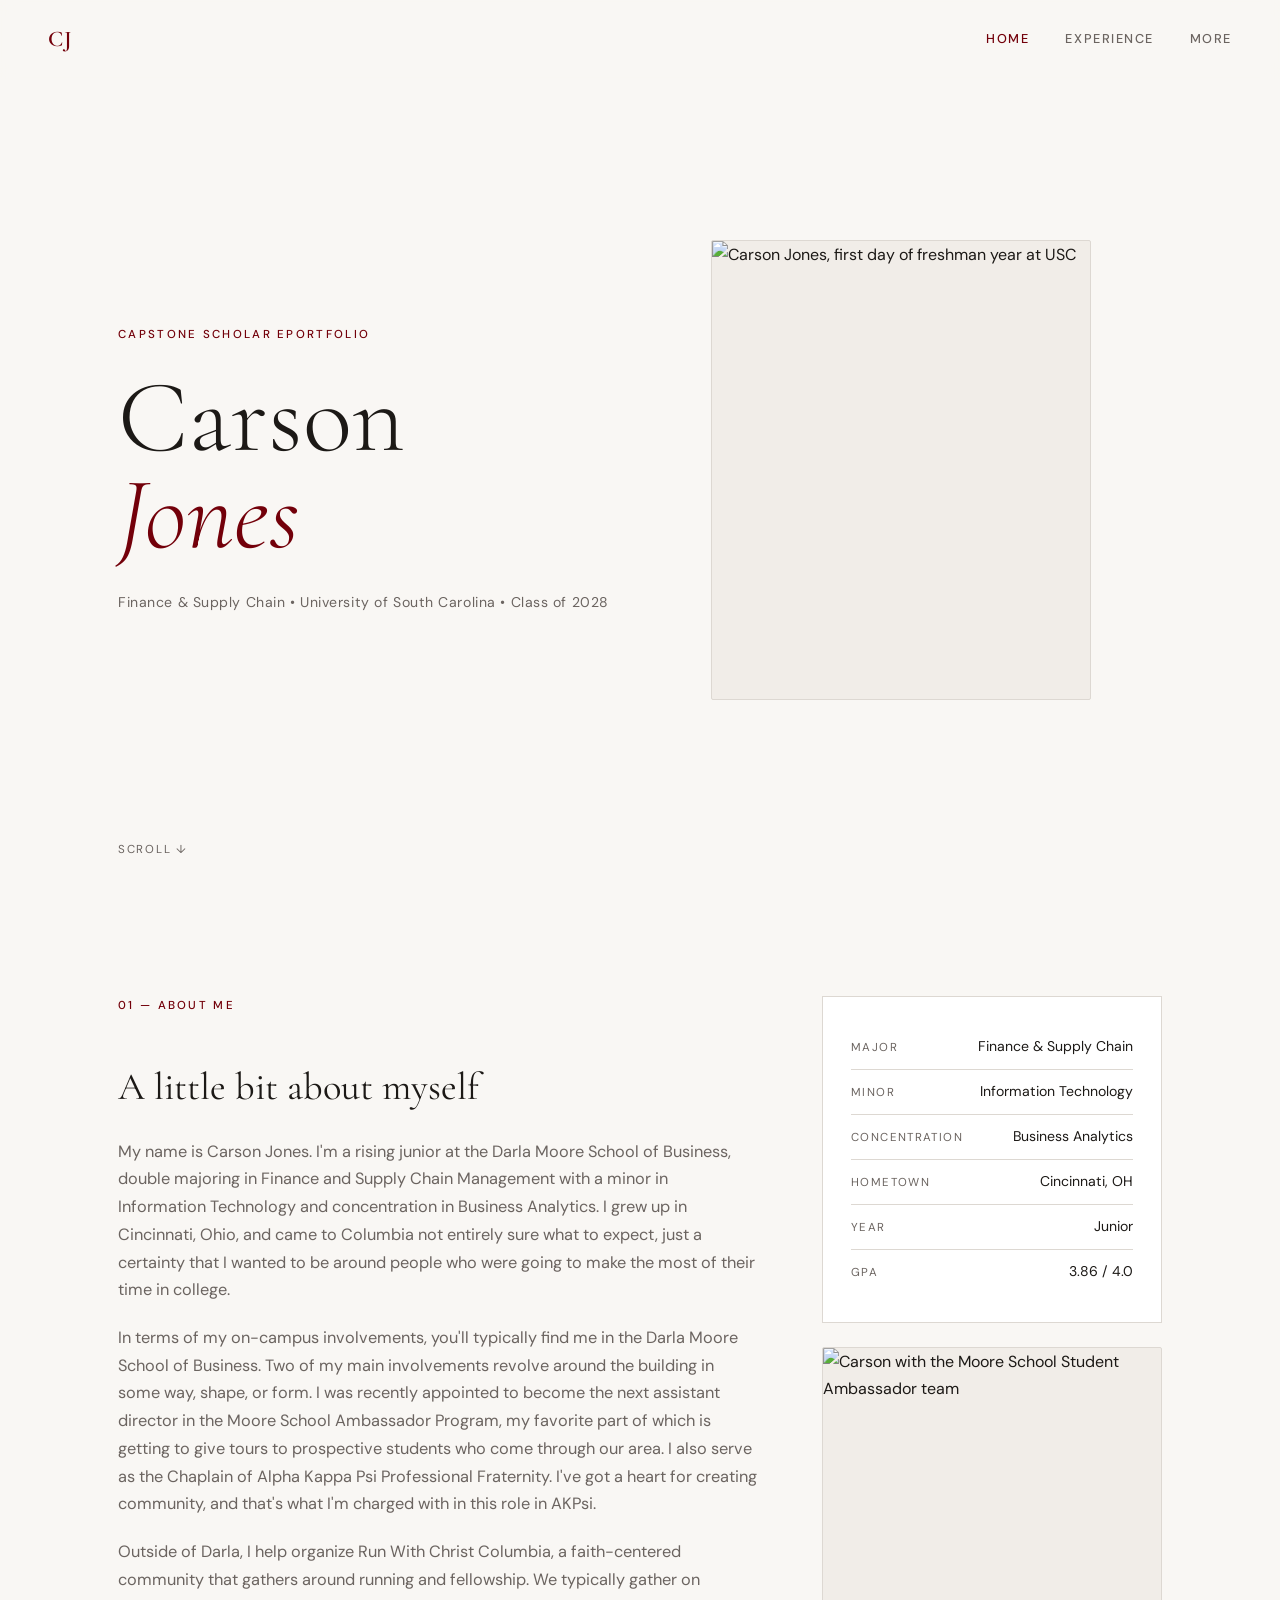
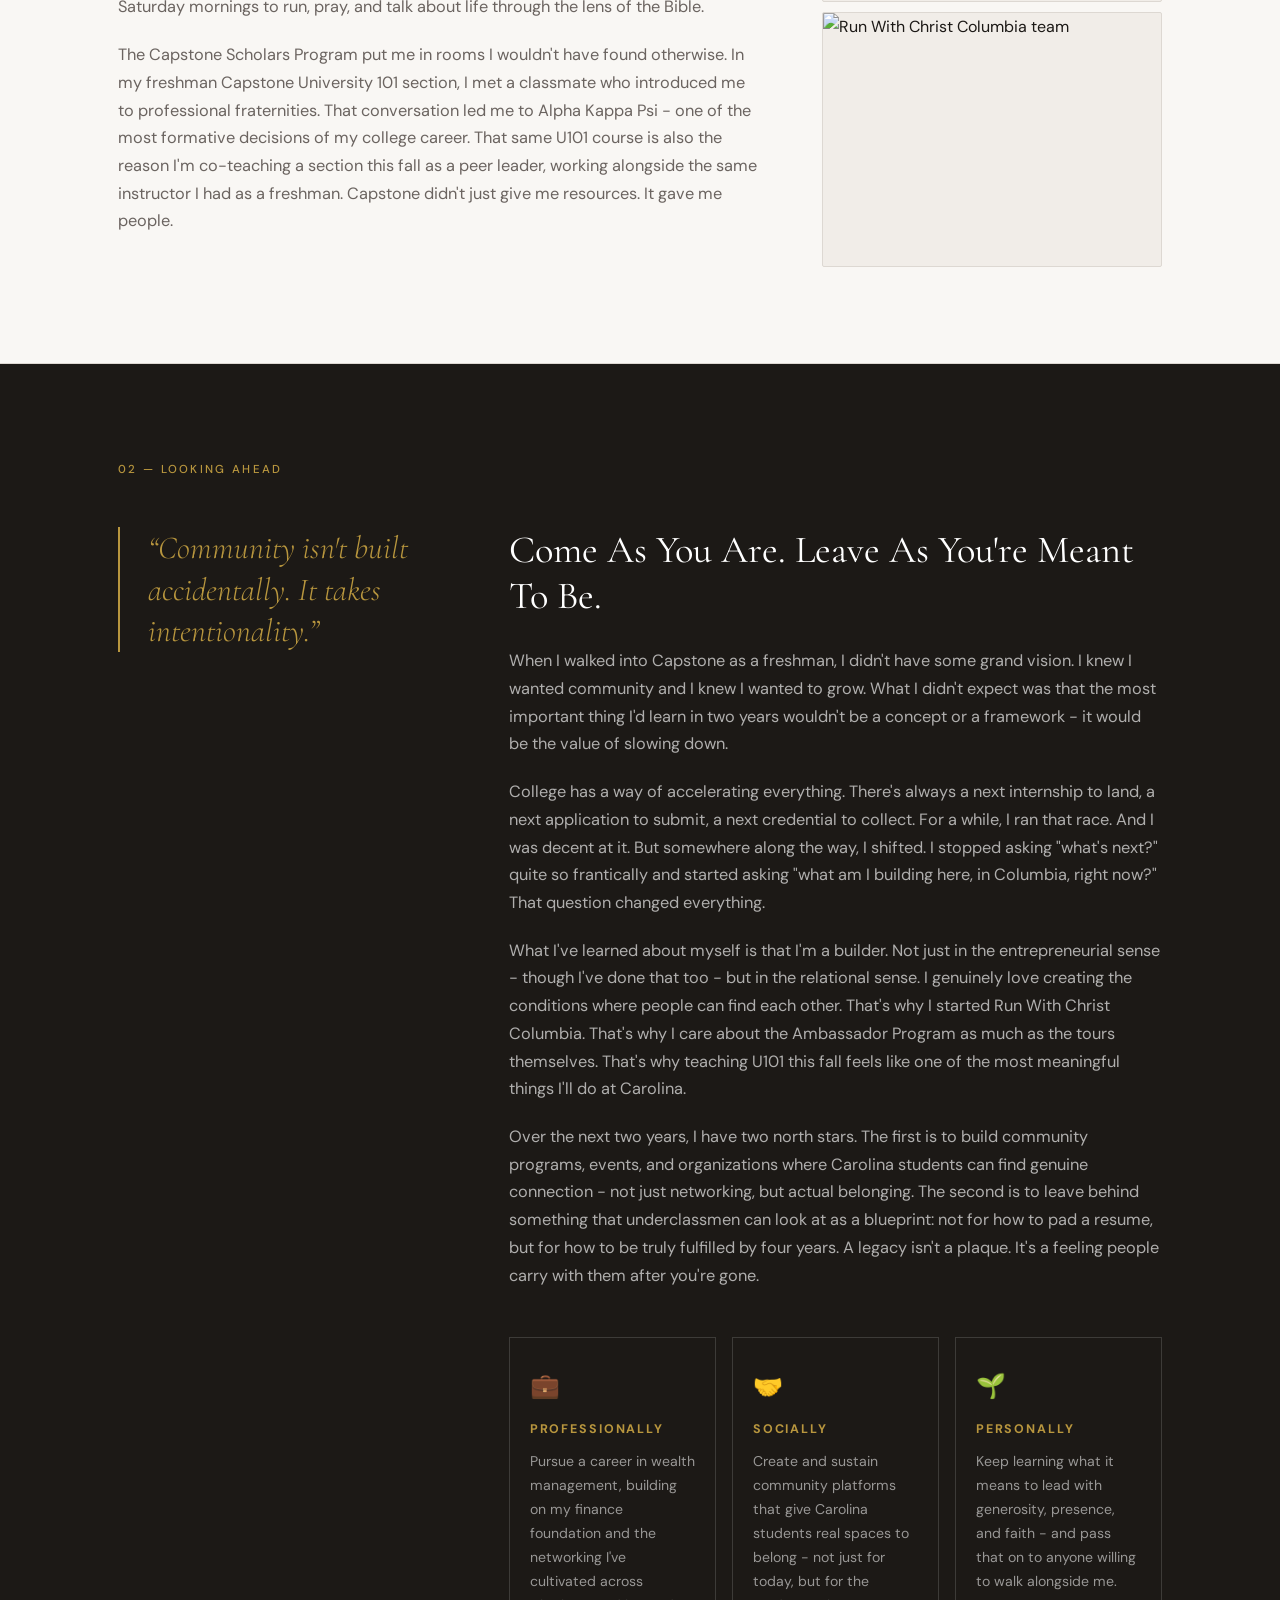
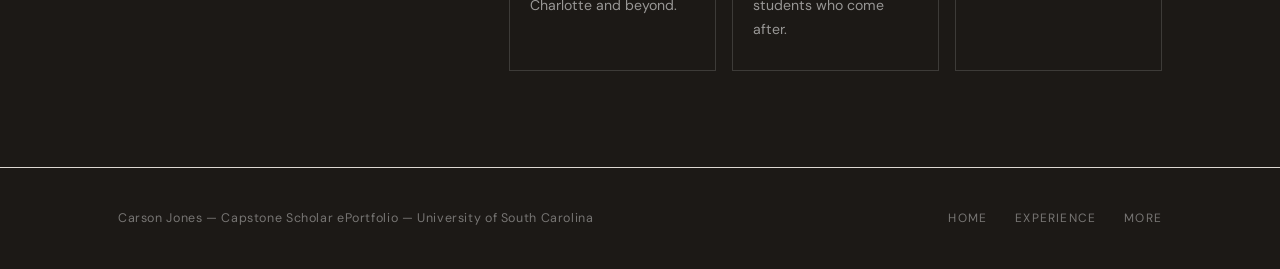
==== index.html @ 04acf8f0 "Polish portfolio design and fix content across all pages. Consolidate styles, correct copy and image" ====
<!DOCTYPE html>
<html lang="en">
<head>
  <meta charset="UTF-8" />
  <meta name="viewport" content="width=device-width, initial-scale=1.0"/>
  <title>Carson Jones | Capstone Scholar ePortfolio</title>
  <link rel="preconnect" href="https://fonts.googleapis.com">
  <link rel="preconnect" href="https://fonts.gstatic.com" crossorigin>
  <link href="https://fonts.googleapis.com/css2?family=Cormorant+Garamond:ital,wght@0,300;0,400;0,600;1,300;1,400&family=DM+Sans:wght@300;400;500&display=swap" rel="stylesheet">
  <link rel="stylesheet" href="css/style.css">
</head>
<body>

  <nav class="nav">
    <a href="index.html" class="nav-logo">CJ</a>
    <div class="nav-links">
      <a href="index.html" class="active">Home</a>
      <a href="experience.html">Experience</a>
      <a href="extras.html">More</a>
    </div>
  </nav>

  <!-- HERO -->
  <section class="hero">
    <div class="hero-text">
      <span class="hero-label">Capstone Scholar ePortfolio</span>
      <h1 class="hero-name">Carson<br><em>Jones</em></h1>
      <p class="hero-sub">Finance &amp; Supply Chain &bull; University of South Carolina &bull; Class of 2028</p>
    </div>
    <div class="hero-img-wrap">
      <div class="hero-img-placeholder">
        <img src="assets/photos/first-day.jpeg" alt="Carson Jones, first day of freshman year at USC" />
      </div>
    </div>
    <a href="#about" class="hero-scroll">scroll &darr;</a>
  </section>

  <!-- ABOUT ME -->
  <section class="section about" id="about">
    <div class="section-inner">
      <div class="about-grid">
        <div class="about-copy">
          <div class="section-label">01 &mdash; About Me</div>
          <h2>A little bit about myself</h2>
          <p>My name is Carson Jones. I'm a rising junior at the Darla Moore School of Business, double majoring in Finance and Supply Chain Management with a minor in Information Technology and concentration in Business Analytics. I grew up in Cincinnati, Ohio, and came to Columbia not entirely sure what to expect, just a certainty that I wanted to be around people who were going to make the most of their time in college.</p>
          <p>In terms of my on-campus involvements, you'll typically find me in the Darla Moore School of Business. Two of my main involvements revolve around the building in some way, shape, or form. I was recently appointed to become the next assistant director in the Moore School Ambassador Program, my favorite part of which is getting to give tours to prospective students who come through our area. I also serve as the Chaplain of Alpha Kappa Psi Professional Fraternity. I've got a heart for creating community, and that's what I'm charged with in this role in AKPsi.</p>
          <p>Outside of Darla, I help organize Run With Christ Columbia, a faith-centered community that gathers around running and fellowship. We typically gather on Saturday mornings to run, pray, and talk about life through the lens of the Bible.</p>
          <p>The Capstone Scholars Program put me in rooms I wouldn't have found otherwise. In my freshman Capstone University 101 section, I met a classmate who introduced me to professional fraternities. That conversation led me to Alpha Kappa Psi - one of the most formative decisions of my college career. That same U101 course is also the reason I'm co-teaching a section this fall as a peer leader, working alongside the same instructor I had as a freshman. Capstone didn't just give me resources. It gave me people.</p>
        </div>
        <div class="about-sidebar">
          <div class="info-card">
            <div class="info-item"><span class="info-label">Major</span><span>Finance &amp; Supply Chain</span></div>
            <div class="info-item"><span class="info-label">Minor</span><span>Information Technology</span></div>
            <div class="info-item"><span class="info-label">Concentration</span><span>Business Analytics</span></div>
            <div class="info-item"><span class="info-label">Hometown</span><span>Cincinnati, OH</span></div>
            <div class="info-item"><span class="info-label">Year</span><span>Junior</span></div>
            <div class="info-item"><span class="info-label">GPA</span><span>3.86 / 4.0</span></div>
          </div>
          <div class="photo-grid">
            <div class="photo-slot">
              <img src="assets/photos/ambassador-team.jpeg" alt="Carson with the Moore School Student Ambassador team" />
            </div>
            <div class="photo-slot">
              <img src="assets/photos/rwc-team.jpeg" alt="Run With Christ Columbia team" />
            </div>
          </div>
        </div>
      </div>
    </div>
  </section>

  <!-- LOOKING AHEAD -->
  <section class="section looking" id="looking">
    <div class="section-inner">
      <div class="section-label">02 &mdash; Looking Ahead</div>
      <div class="looking-grid">
        <div class="looking-quote">
          <blockquote>&ldquo;Community isn't built accidentally. It takes intentionality.&rdquo;</blockquote>
        </div>
        <div class="looking-copy">
          <h2>Come As You Are. Leave As You're Meant To Be.</h2>
          <p>When I walked into Capstone as a freshman, I didn't have some grand vision. I knew I wanted community and I knew I wanted to grow. What I didn't expect was that the most important thing I'd learn in two years wouldn't be a concept or a framework - it would be the value of slowing down.</p>
          <p>College has a way of accelerating everything. There's always a next internship to land, a next application to submit, a next credential to collect. For a while, I ran that race. And I was decent at it. But somewhere along the way, I shifted. I stopped asking "what's next?" quite so frantically and started asking "what am I building here, in Columbia, right now?" That question changed everything.</p>
          <p>What I've learned about myself is that I'm a builder. Not just in the entrepreneurial sense - though I've done that too - but in the relational sense. I genuinely love creating the conditions where people can find each other. That's why I started Run With Christ Columbia. That's why I care about the Ambassador Program as much as the tours themselves. That's why teaching U101 this fall feels like one of the most meaningful things I'll do at Carolina.</p>
          <p>Over the next two years, I have two north stars. The first is to build community programs, events, and organizations where Carolina students can find genuine connection - not just networking, but actual belonging. The second is to leave behind something that underclassmen can look at as a blueprint: not for how to pad a resume, but for how to be truly fulfilled by four years. A legacy isn't a plaque. It's a feeling people carry with them after you're gone.</p>
          <div class="goals-grid">
            <div class="goal-card">
              <span class="goal-icon">&#x1F4BC;</span>
              <h4>Professionally</h4>
              <p>Pursue a career in wealth management, building on my finance foundation and the networking I've cultivated across Charlotte and beyond.</p>
            </div>
            <div class="goal-card">
              <span class="goal-icon">&#x1F91D;</span>
              <h4>Socially</h4>
              <p>Create and sustain community platforms that give Carolina students real spaces to belong - not just for today, but for the students who come after.</p>
            </div>
            <div class="goal-card">
              <span class="goal-icon">&#x1F331;</span>
              <h4>Personally</h4>
              <p>Keep learning what it means to lead with generosity, presence, and faith - and pass that on to anyone willing to walk alongside me.</p>
            </div>
          </div>
        </div>
      </div>
    </div>
  </section>

  <footer class="footer">
    <div class="footer-inner">
      <span>Carson Jones &mdash; Capstone Scholar ePortfolio &mdash; University of South Carolina</span>
      <div class="footer-nav">
        <a href="index.html">Home</a>
        <a href="experience.html">Experience</a>
        <a href="extras.html">More</a>
      </div>
    </div>
  </footer>

  <script src="js/main.js"></script>
</body>
</html>
---- css/style.css ----
/* ============================================
   CARSON JONES — CAPSTONE ePORTFOLIO
   Aesthetic: Editorial / Refined Minimal
   Palette: Warm white, deep charcoal, garnet accent
   ============================================ */

:root {
  --bg: #f9f7f4;
  --bg-alt: #f1ede8;
  --ink: #1c1916;
  --ink-light: #6b6460;
  --garnet: #73000a;
  --garnet-light: #9a0012;
  --gold: #b8963e;
  --white: #ffffff;
  --border: #ddd8d2;

  --font-serif: 'Cormorant Garamond', Georgia, serif;
  --font-sans: 'DM Sans', system-ui, sans-serif;

  --max-w: 1140px;
  --section-pad: 96px;
}

*, *::before, *::after { box-sizing: border-box; margin: 0; padding: 0; }

html { scroll-behavior: smooth; }

body {
  background: var(--bg);
  color: var(--ink);
  font-family: var(--font-sans);
  font-size: 16px;
  line-height: 1.7;
  -webkit-font-smoothing: antialiased;
}

img { max-width: 100%; display: block; }

a { color: inherit; text-decoration: none; }

a:focus-visible,
.btn:focus-visible {
  outline: 2px solid var(--garnet);
  outline-offset: 3px;
}

/* ============================================
   NAV
   ============================================ */
.nav {
  position: fixed;
  top: 0; left: 0; right: 0;
  z-index: 100;
  display: flex;
  align-items: center;
  justify-content: space-between;
  padding: 20px 48px;
  background: rgba(249, 247, 244, 0.92);
  backdrop-filter: blur(8px);
  border-bottom: 1px solid transparent;
  transition: border-color 0.2s, box-shadow 0.2s;
}

.nav.scrolled {
  border-bottom-color: var(--border);
  box-shadow: 0 1px 12px rgba(28, 25, 22, 0.06);
}

.nav-logo {
  font-family: var(--font-serif);
  font-size: 1.4rem;
  font-weight: 600;
  letter-spacing: 0.05em;
  color: var(--garnet);
}

.nav-links {
  display: flex;
  gap: 36px;
}

.nav-links a {
  font-size: 0.8rem;
  font-weight: 500;
  letter-spacing: 0.12em;
  text-transform: uppercase;
  color: var(--ink-light);
  transition: color 0.2s;
}

.nav-links a:hover,
.nav-links a.active {
  color: var(--garnet);
}

/* ============================================
   HERO (Index)
   ============================================ */
.hero {
  min-height: 100vh;
  display: grid;
  grid-template-columns: 1fr 1fr;
  align-items: center;
  padding: 120px 48px 80px;
  max-width: var(--max-w);
  margin: 0 auto;
  position: relative;
}

.hero-label {
  display: block;
  font-size: 0.72rem;
  font-weight: 500;
  letter-spacing: 0.2em;
  text-transform: uppercase;
  color: var(--garnet);
  margin-bottom: 24px;
}

.hero-name {
  font-family: var(--font-serif);
  font-size: clamp(4rem, 8vw, 7.5rem);
  font-weight: 300;
  line-height: 0.95;
  color: var(--ink);
  margin-bottom: 28px;
}

.hero-name em {
  font-style: italic;
  color: var(--garnet);
}

.hero-sub {
  font-size: 0.88rem;
  color: var(--ink-light);
  letter-spacing: 0.04em;
}

.hero-img-wrap {
  display: flex;
  justify-content: center;
  align-items: center;
}

.hero-img-placeholder,
.photo-slot,
.gallery-slot {
  background: var(--bg-alt);
  border: 1px solid var(--border);
  overflow: hidden;
}

.hero-img-placeholder {
  width: 380px;
  height: 460px;
  max-width: 100%;
  border-radius: 2px;
}

.hero-img-placeholder img,
.photo-slot img,
.gallery-slot img {
  width: 100%;
  height: 100%;
  object-fit: cover;
}

.hero-scroll {
  position: absolute;
  bottom: 40px;
  left: 48px;
  font-size: 0.72rem;
  letter-spacing: 0.15em;
  text-transform: uppercase;
  color: var(--ink-light);
  transition: color 0.2s;
}

.hero-scroll:hover {
  color: var(--garnet);
}

/* ============================================
   PAGE HERO (inner pages)
   ============================================ */
.page-hero {
  padding: 160px 48px 80px;
  max-width: var(--max-w);
  margin: 0 auto;
  border-bottom: 1px solid var(--border);
}

.page-hero h1 {
  font-family: var(--font-serif);
  font-size: clamp(3rem, 6vw, 5.5rem);
  font-weight: 300;
  line-height: 1;
  margin-top: 20px;
}

.page-hero h1 em {
  font-style: italic;
  color: var(--garnet);
}

/* ============================================
   SECTIONS
   ============================================ */
.section {
  padding: var(--section-pad) 0;
  border-bottom: 1px solid var(--border);
}

.section.alt-bg {
  background: var(--bg-alt);
}

.section-inner {
  max-width: var(--max-w);
  margin: 0 auto;
  padding: 0 48px;
}

.section-label {
  font-size: 0.72rem;
  font-weight: 500;
  letter-spacing: 0.2em;
  text-transform: uppercase;
  color: var(--garnet);
  margin-bottom: 48px;
}

/* Shared heading styles */
.about-copy h2,
.looking-copy h2,
.exp-copy h2,
.extras-copy h2,
.project-copy h2 {
  font-family: var(--font-serif);
  font-size: clamp(1.8rem, 3vw, 2.6rem);
  font-weight: 400;
  line-height: 1.2;
  margin-bottom: 28px;
  color: var(--ink);
}

/* ============================================
   ABOUT
   ============================================ */
.about-grid {
  display: grid;
  grid-template-columns: 1fr 340px;
  gap: 64px;
  align-items: start;
}

.about-sidebar {
  display: flex;
  flex-direction: column;
}

.about-copy p {
  color: var(--ink-light);
  margin-bottom: 20px;
  font-size: 1.02rem;
}

.info-card {
  border: 1px solid var(--border);
  padding: 28px;
  margin-bottom: 24px;
  background: var(--white);
}

.info-item {
  display: flex;
  justify-content: space-between;
  align-items: baseline;
  padding: 10px 0;
  border-bottom: 1px solid var(--border);
  font-size: 0.88rem;
  gap: 16px;
}

.info-item:last-child { border-bottom: none; }

.info-label {
  font-size: 0.72rem;
  letter-spacing: 0.12em;
  text-transform: uppercase;
  color: var(--ink-light);
  white-space: nowrap;
}

.photo-grid {
  display: grid;
  grid-template-columns: 1fr;
  gap: 10px;
}

.photo-slot {
  border-radius: 2px;
  aspect-ratio: 4 / 3;
}

.photo-slot.tall {
  aspect-ratio: 3 / 4;
}

/* ============================================
   LOOKING AHEAD
   ============================================ */
.looking { background: var(--ink); }
.looking .section-label { color: var(--gold); }

.looking-grid {
  display: grid;
  grid-template-columns: 1fr 2fr;
  gap: 64px;
  align-items: start;
}

.looking-quote blockquote {
  font-family: var(--font-serif);
  font-size: clamp(1.8rem, 2.5vw, 2.4rem);
  font-weight: 300;
  font-style: italic;
  color: var(--gold);
  line-height: 1.3;
  border-left: 2px solid var(--gold);
  padding-left: 28px;
  position: sticky;
  top: 120px;
}

.looking-copy h2 {
  color: var(--white);
}

.looking-copy p {
  color: rgba(255, 255, 255, 0.65);
  margin-bottom: 20px;
  font-size: 1.02rem;
}

.goals-grid {
  display: grid;
  grid-template-columns: repeat(3, 1fr);
  gap: 16px;
  margin-top: 48px;
}

.goal-card {
  border: 1px solid rgba(255, 255, 255, 0.15);
  padding: 28px 20px;
}

.goal-card .goal-icon {
  font-size: 1.5rem;
  display: block;
  margin-bottom: 12px;
}

.goal-card h4 {
  font-size: 0.78rem;
  letter-spacing: 0.15em;
  text-transform: uppercase;
  color: var(--gold);
  margin-bottom: 10px;
}

.goal-card p {
  font-size: 0.88rem;
  color: rgba(255, 255, 255, 0.55);
  margin: 0;
}

/* ============================================
   EXPERIENCE PAGES
   ============================================ */
.exp-intro-grid {
  display: flex;
  flex-wrap: wrap;
  gap: 16px;
  margin-bottom: 32px;
}

.exp-tag {
  font-size: 0.72rem;
  font-weight: 500;
  letter-spacing: 0.12em;
  text-transform: uppercase;
  padding: 6px 16px;
  border-radius: 2px;
}

.exp-tag.small { font-size: 0.68rem; }

.wtc-tag { background: var(--garnet); color: var(--white); }
.btc-tag { background: var(--ink); color: var(--white); }

.intro-copy {
  max-width: 760px;
}

.intro-copy p {
  font-size: 1.1rem;
  color: var(--ink-light);
  line-height: 1.75;
}

.exp-content-grid {
  display: grid;
  grid-template-columns: 240px 1fr;
  gap: 64px;
  align-items: start;
}

.exp-content-grid.reverse {
  grid-template-columns: 1fr 240px;
}

.exp-content-grid.reverse .exp-copy { order: 1; }
.exp-content-grid.reverse .exp-sidebar { order: 2; }

.exp-badge {
  font-family: var(--font-serif);
  font-size: 4rem;
  font-weight: 300;
  font-style: italic;
  margin-bottom: 24px;
  display: block;
  line-height: 1;
}

.wtc-badge { color: var(--garnet); }
.btc-badge { color: var(--ink); }

.exp-meta {
  margin-bottom: 28px;
}

.exp-copy p {
  color: var(--ink-light);
  margin-bottom: 20px;
  font-size: 1rem;
}

.exp-btc { background: var(--bg-alt); }

/* CONNECTION */
.connection-inner {
  max-width: 860px;
}

.connection-header {
  margin-bottom: 48px;
}

.connection-tag-row {
  display: flex;
  align-items: center;
  flex-wrap: wrap;
  gap: 12px;
  margin-bottom: 20px;
}

.connection-arrow {
  font-size: 1rem;
  color: var(--ink-light);
}

.connection-inner h2 {
  font-family: var(--font-serif);
  font-size: clamp(2rem, 3.5vw, 3rem);
  font-weight: 400;
  line-height: 1.1;
}

.connection-inner h2 em {
  font-style: italic;
  color: var(--garnet);
}

.connection-copy p {
  color: var(--ink-light);
  margin-bottom: 20px;
  font-size: 1.05rem;
}

.connection-photo {
  margin-top: 48px;
  width: 100%;
  max-width: 760px;
  aspect-ratio: 16 / 9;
  border-radius: 2px;
  overflow: hidden;
  border: 1px solid var(--border);
}

.connection-photo img {
  width: 100%;
  height: 100%;
  object-fit: cover;
}

/* ============================================
   EXTRAS / MORE PAGE
   ============================================ */
.extras-grid {
  display: grid;
  grid-template-columns: 1fr 1fr;
  gap: 64px;
  align-items: center;
}

.extras-copy p {
  color: var(--ink-light);
  margin-bottom: 28px;
}

.btn {
  display: inline-block;
  font-size: 0.8rem;
  font-weight: 500;
  letter-spacing: 0.1em;
  text-transform: uppercase;
  padding: 14px 28px;
  background: var(--garnet);
  color: var(--white);
  border-radius: 2px;
  transition: background 0.2s;
}

.btn:hover { background: var(--garnet-light); }

.resume-highlights {
  display: grid;
  grid-template-columns: 1fr 1fr;
  gap: 16px;
}

.highlight-card {
  border: 1px solid var(--border);
  padding: 28px 20px;
  text-align: center;
  background: var(--white);
}

.highlight-num {
  display: block;
  font-family: var(--font-serif);
  font-size: clamp(1.6rem, 3vw, 2.4rem);
  font-weight: 300;
  color: var(--garnet);
  margin-bottom: 6px;
  line-height: 1.2;
}

.highlight-label {
  font-size: 0.75rem;
  letter-spacing: 0.1em;
  text-transform: uppercase;
  color: var(--ink-light);
}

.project-grid {
  display: grid;
  grid-template-columns: 1fr 1fr;
  gap: 64px;
  align-items: start;
}

.project-copy p {
  color: var(--ink-light);
  margin-bottom: 20px;
}

.project-sidebar {
  display: flex;
  flex-direction: column;
}

.project-img {
  aspect-ratio: 16 / 10;
  overflow: hidden;
  border-radius: 2px;
  margin-bottom: 16px;
  border: 1px solid var(--border);
}

.project-img img {
  width: 100%;
  height: 100%;
  object-fit: cover;
}

.project-img img.img-top {
  object-position: center 20%;
}

.project-tag-grid {
  display: flex;
  flex-wrap: wrap;
  gap: 8px;
  padding-top: 4px;
}

.project-tag {
  font-size: 0.72rem;
  letter-spacing: 0.08em;
  text-transform: uppercase;
  padding: 6px 14px;
  border: 1px solid var(--border);
  color: var(--ink-light);
  border-radius: 2px;
  background: var(--white);
}

.gallery-title {
  font-family: var(--font-serif);
  font-size: clamp(2rem, 3.5vw, 3rem);
  font-weight: 400;
  margin-bottom: 40px;
}

.gallery-grid {
  display: grid;
  grid-template-columns: repeat(3, 1fr);
  gap: 12px;
}

.gallery-slot {
  aspect-ratio: 4 / 3;
  border-radius: 2px;
}

.gallery-slot.wide {
  grid-column: span 2;
  aspect-ratio: 16 / 9;
}

/* ============================================
   FOOTER
   ============================================ */
.footer {
  padding: 40px 0;
  background: var(--ink);
}

.footer-inner {
  max-width: var(--max-w);
  margin: 0 auto;
  padding: 0 48px;
  display: flex;
  justify-content: space-between;
  align-items: center;
  font-size: 0.78rem;
  color: rgba(255, 255, 255, 0.4);
  letter-spacing: 0.05em;
}

.footer-nav {
  display: flex;
  gap: 28px;
}

.footer-nav a {
  color: rgba(255, 255, 255, 0.4);
  font-size: 0.75rem;
  letter-spacing: 0.1em;
  text-transform: uppercase;
  transition: color 0.2s;
}

.footer-nav a:hover { color: var(--white); }

/* ============================================
   ANIMATIONS
   ============================================ */
.fade-up {
  opacity: 0;
  transform: translateY(24px);
  transition: opacity 0.7s ease, transform 0.7s ease;
}

.fade-up.visible {
  opacity: 1;
  transform: translateY(0);
}

@media (prefers-reduced-motion: reduce) {
  html { scroll-behavior: auto; }

  .fade-up {
    opacity: 1;
    transform: none;
    transition: none;
  }
}

/* ============================================
   RESPONSIVE
   ============================================ */
@media (max-width: 900px) {
  :root { --section-pad: 72px; }

  .nav { padding: 18px 24px; }
  .nav-links { gap: 24px; }

  .hero {
    grid-template-columns: 1fr;
    padding: 100px 24px 60px;
    min-height: auto;
  }

  .hero-img-wrap { display: none; }
  .hero-scroll { display: none; }

  .about-grid,
  .looking-grid,
  .exp-content-grid,
  .exp-content-grid.reverse,
  .extras-grid,
  .project-grid {
    grid-template-columns: 1fr;
    gap: 40px;
  }

  .exp-content-grid .exp-copy { order: 1; }
  .exp-content-grid .exp-sidebar { order: 2; }

  .looking-quote blockquote {
    position: static;
    margin-bottom: 8px;
  }

  .goals-grid { grid-template-columns: 1fr; }
  .section-inner { padding: 0 24px; }
  .page-hero { padding: 120px 24px 60px; }
  .gallery-grid { grid-template-columns: 1fr 1fr; }
  .gallery-slot.wide { grid-column: span 2; }
  .footer-inner { flex-direction: column; gap: 16px; text-align: center; }
}

@media (max-width: 520px) {
  .nav-links { gap: 16px; }
  .nav-links a { font-size: 0.72rem; letter-spacing: 0.08em; }
  .resume-highlights { grid-template-columns: 1fr; }
  .gallery-grid { grid-template-columns: 1fr; }
  .gallery-slot.wide { grid-column: span 1; }
}
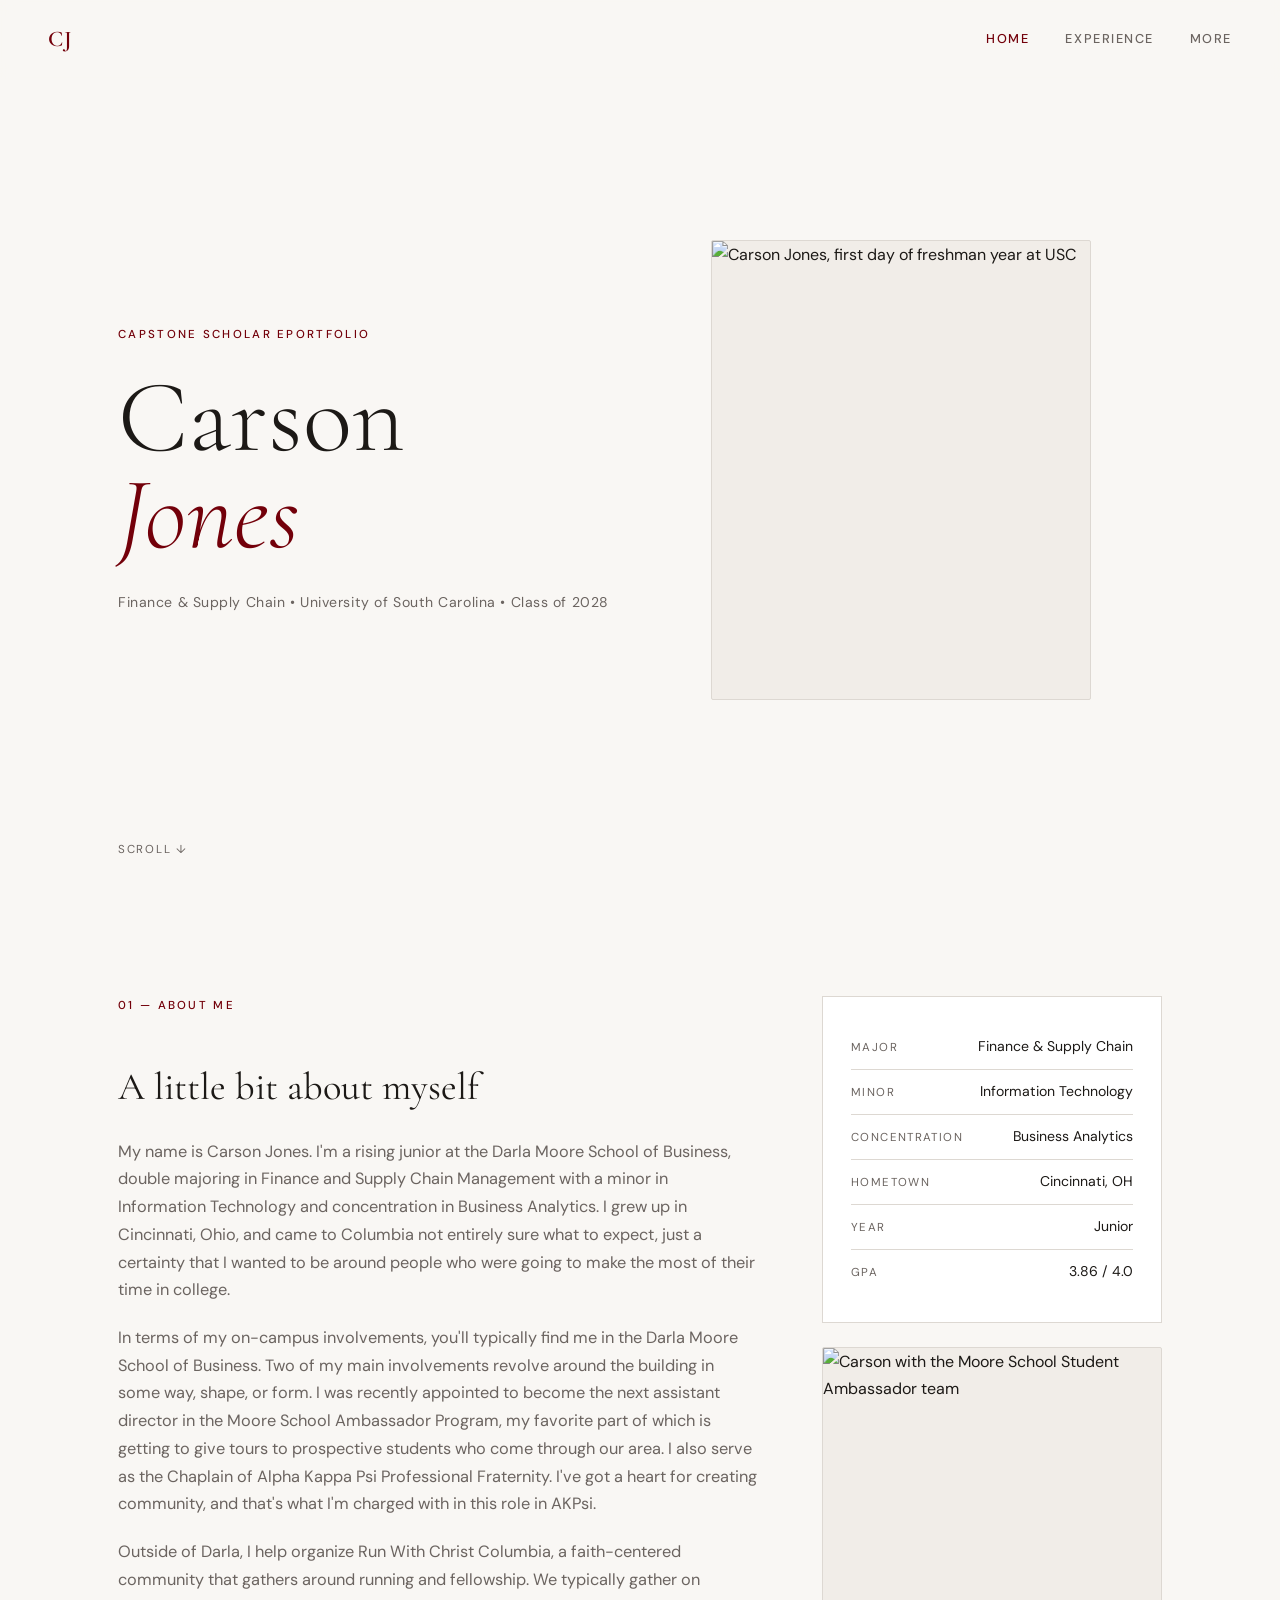
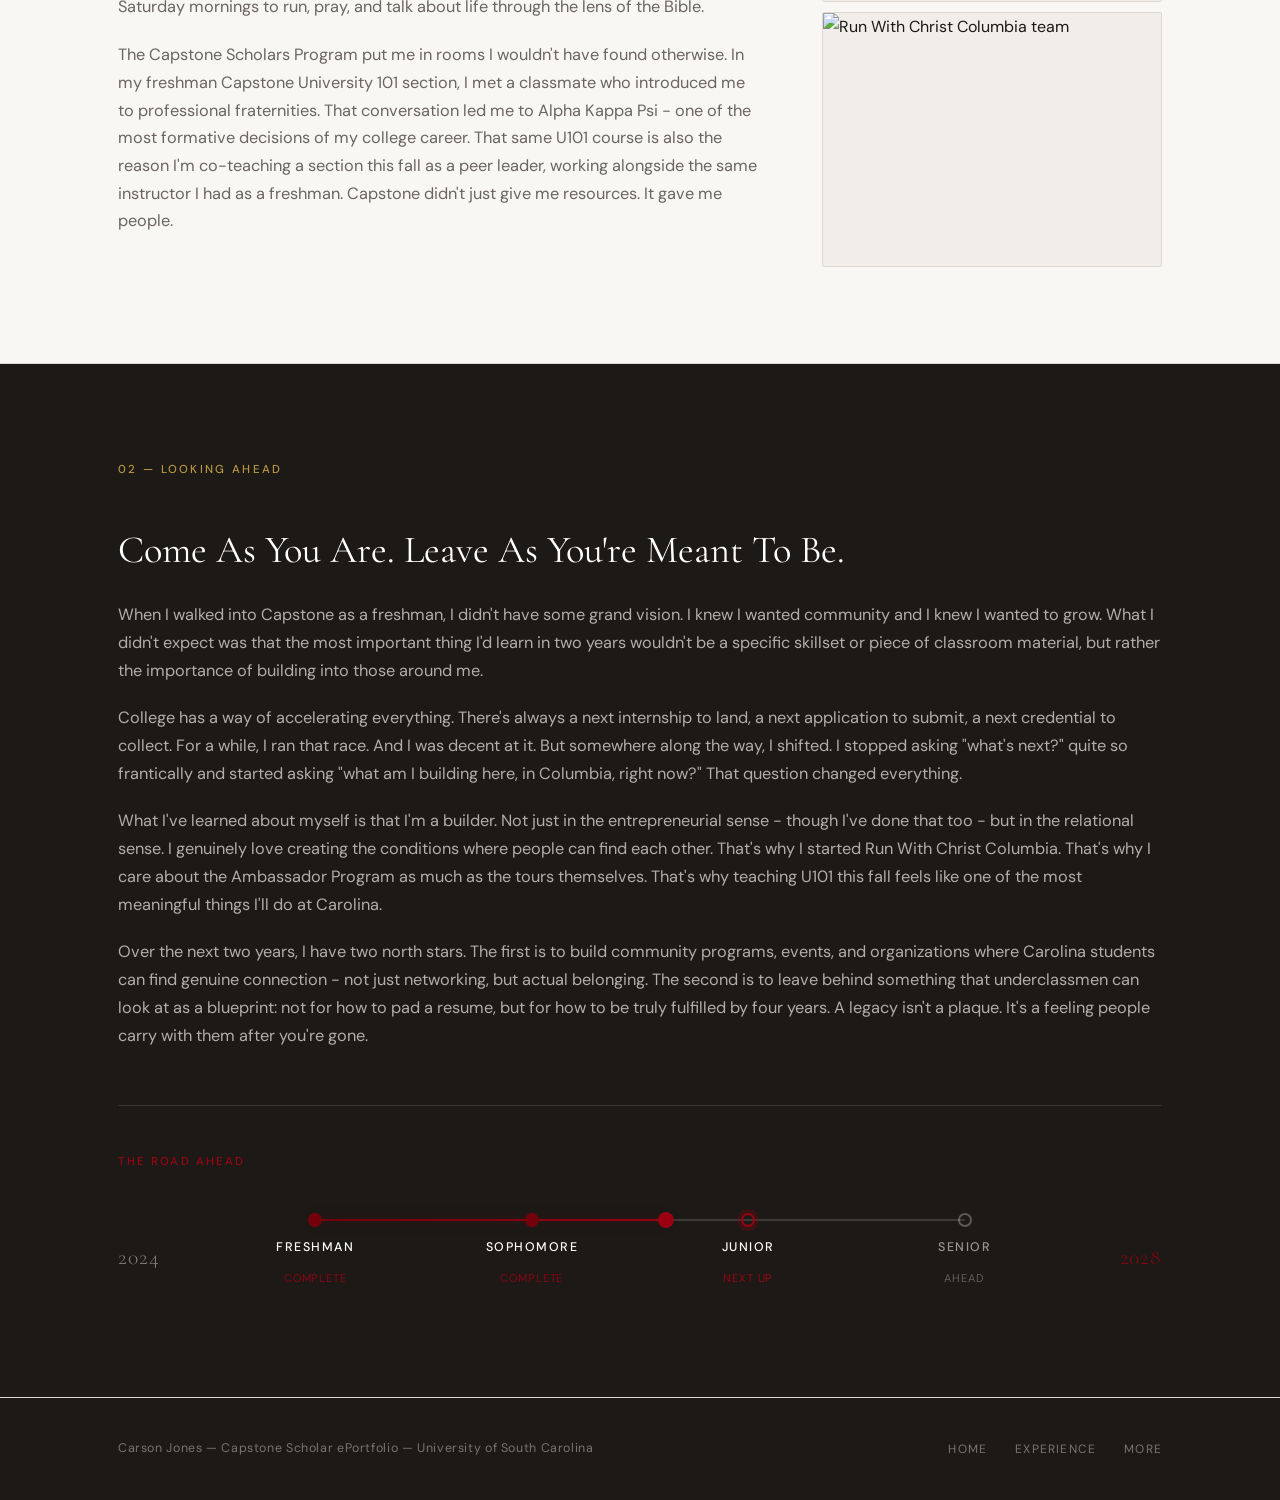
==== commit ca54e931: "Refine timeline, gallery collage, and BTC Ambassador story. Co-authored-by: Cursor <cursoragent@curs" ====
--- a/index.html
+++ b/index.html
@@ -74,32 +74,51 @@
     <div class="section-inner">
       <div class="section-label">02 &mdash; Looking Ahead</div>
       <div class="looking-grid">
-        <div class="looking-quote">
-          <blockquote>&ldquo;Community isn't built accidentally. It takes intentionality.&rdquo;</blockquote>
-        </div>
         <div class="looking-copy">
           <h2>Come As You Are. Leave As You're Meant To Be.</h2>
-          <p>When I walked into Capstone as a freshman, I didn't have some grand vision. I knew I wanted community and I knew I wanted to grow. What I didn't expect was that the most important thing I'd learn in two years wouldn't be a concept or a framework - it would be the value of slowing down.</p>
+          <p>When I walked into Capstone as a freshman, I didn't have some grand vision. I knew I wanted community and I knew I wanted to grow. What I didn't expect was that the most important thing I'd learn in two years wouldn't be a specific skillset or piece of classroom material, but rather the importance of building into those around me.</p>
           <p>College has a way of accelerating everything. There's always a next internship to land, a next application to submit, a next credential to collect. For a while, I ran that race. And I was decent at it. But somewhere along the way, I shifted. I stopped asking "what's next?" quite so frantically and started asking "what am I building here, in Columbia, right now?" That question changed everything.</p>
           <p>What I've learned about myself is that I'm a builder. Not just in the entrepreneurial sense - though I've done that too - but in the relational sense. I genuinely love creating the conditions where people can find each other. That's why I started Run With Christ Columbia. That's why I care about the Ambassador Program as much as the tours themselves. That's why teaching U101 this fall feels like one of the most meaningful things I'll do at Carolina.</p>
           <p>Over the next two years, I have two north stars. The first is to build community programs, events, and organizations where Carolina students can find genuine connection - not just networking, but actual belonging. The second is to leave behind something that underclassmen can look at as a blueprint: not for how to pad a resume, but for how to be truly fulfilled by four years. A legacy isn't a plaque. It's a feeling people carry with them after you're gone.</p>
-          <div class="goals-grid">
-            <div class="goal-card">
-              <span class="goal-icon">&#x1F4BC;</span>
-              <h4>Professionally</h4>
-              <p>Pursue a career in wealth management, building on my finance foundation and the networking I've cultivated across Charlotte and beyond.</p>
+        </div>
+      </div>
+
+      <div class="journey" data-journey>
+        <div class="journey-header">
+          <span class="journey-kicker">The Road Ahead</span>
+        </div>
+
+        <div class="journey-track" aria-label="Academic journey from 2024 to 2028">
+          <span class="journey-end journey-end--start">2024</span>
+          <div class="journey-rail">
+            <div class="journey-rail-fill" data-journey-fill></div>
+            <div class="journey-marker" data-journey-marker aria-hidden="true"></div>
+
+            <div class="journey-node is-complete">
+              <span class="journey-dot"></span>
+              <span class="journey-year-label">Freshman</span>
+              <span class="journey-status">Complete</span>
             </div>
-            <div class="goal-card">
-              <span class="goal-icon">&#x1F91D;</span>
-              <h4>Socially</h4>
-              <p>Create and sustain community platforms that give Carolina students real spaces to belong - not just for today, but for the students who come after.</p>
+
+            <div class="journey-node is-complete">
+              <span class="journey-dot"></span>
+              <span class="journey-year-label">Sophomore</span>
+              <span class="journey-status">Complete</span>
             </div>
-            <div class="goal-card">
-              <span class="goal-icon">&#x1F331;</span>
-              <h4>Personally</h4>
-              <p>Keep learning what it means to lead with generosity, presence, and faith - and pass that on to anyone willing to walk alongside me.</p>
+
+            <div class="journey-node is-current">
+              <span class="journey-dot"></span>
+              <span class="journey-year-label">Junior</span>
+              <span class="journey-status">Next up</span>
+            </div>
+
+            <div class="journey-node is-ahead">
+              <span class="journey-dot"></span>
+              <span class="journey-year-label">Senior</span>
+              <span class="journey-status">Ahead</span>
             </div>
           </div>
+          <span class="journey-end journey-end--finish">2028</span>
         </div>
       </div>
     </div>
--- a/css/style.css
+++ b/css/style.css
@@ -145,8 +145,7 @@
 }
 
 .hero-img-placeholder,
-.photo-slot,
-.gallery-slot {
+.photo-slot {
   background: var(--bg-alt);
   border: 1px solid var(--border);
   overflow: hidden;
@@ -160,8 +159,7 @@
 }
 
 .hero-img-placeholder img,
-.photo-slot img,
-.gallery-slot img {
+.photo-slot img {
   width: 100%;
   height: 100%;
   object-fit: cover;
@@ -315,26 +313,6 @@
 .looking { background: var(--ink); }
 .looking .section-label { color: var(--gold); }
 
-.looking-grid {
-  display: grid;
-  grid-template-columns: 1fr 2fr;
-  gap: 64px;
-  align-items: start;
-}
-
-.looking-quote blockquote {
-  font-family: var(--font-serif);
-  font-size: clamp(1.8rem, 2.5vw, 2.4rem);
-  font-weight: 300;
-  font-style: italic;
-  color: var(--gold);
-  line-height: 1.3;
-  border-left: 2px solid var(--gold);
-  padding-left: 28px;
-  position: sticky;
-  top: 120px;
-}
-
 .looking-copy h2 {
   color: var(--white);
 }
@@ -345,36 +323,166 @@
   font-size: 1.02rem;
 }
 
-.goals-grid {
+/* ============================================
+   JOURNEY TIMELINE
+   ============================================ */
+.journey {
+  margin-top: 56px;
+  padding-top: 40px;
+  border-top: 1px solid rgba(255, 255, 255, 0.12);
+}
+
+.journey-header {
+  margin-bottom: 40px;
+}
+
+.journey-kicker {
+  font-size: 0.72rem;
+  font-weight: 500;
+  letter-spacing: 0.18em;
+  text-transform: uppercase;
+  color: var(--garnet-light);
+}
+
+.journey-track {
   display: grid;
-  grid-template-columns: repeat(3, 1fr);
-  gap: 16px;
-  margin-top: 48px;
-}
-
-.goal-card {
-  border: 1px solid rgba(255, 255, 255, 0.15);
-  padding: 28px 20px;
-}
-
-.goal-card .goal-icon {
-  font-size: 1.5rem;
-  display: block;
-  margin-bottom: 12px;
-}
-
-.goal-card h4 {
+  grid-template-columns: auto 1fr auto;
+  align-items: center;
+  gap: 20px;
+}
+
+.journey-end {
+  font-family: var(--font-serif);
+  font-size: 1.35rem;
+  font-weight: 300;
+  color: rgba(255, 255, 255, 0.45);
+  letter-spacing: 0.04em;
+  min-width: 3.2em;
+}
+
+.journey-end--finish {
+  text-align: right;
+  color: rgba(154, 0, 18, 0.85);
+}
+
+.journey-rail {
+  position: relative;
+  display: grid;
+  grid-template-columns: repeat(4, 1fr);
+  align-items: start;
+  height: 88px;
+  --dot-size: 14px;
+  --rail-center: calc(var(--dot-size) / 2);
+}
+
+.journey-rail::before {
+  content: '';
+  position: absolute;
+  left: 12.5%;
+  right: 12.5%;
+  top: calc(var(--rail-center) - 1px);
+  height: 2px;
+  background: rgba(255, 255, 255, 0.14);
+}
+
+.journey-rail-fill {
+  position: absolute;
+  left: 12.5%;
+  top: calc(var(--rail-center) - 1px);
+  height: 2px;
+  width: 0;
+  background: linear-gradient(90deg, var(--garnet), var(--garnet-light));
+  box-shadow: 0 0 12px rgba(115, 0, 10, 0.55);
+  transition: width 1.1s cubic-bezier(0.22, 1, 0.36, 1);
+  z-index: 1;
+}
+
+.journey-marker {
+  position: absolute;
+  top: calc(var(--rail-center) - 8px);
+  left: 12.5%;
+  width: 16px;
+  height: 16px;
+  margin-left: -8px;
+  border-radius: 50%;
+  background: var(--garnet-light);
+  box-shadow: 0 0 0 0 rgba(154, 0, 18, 0.45);
+  transition: left 1.1s cubic-bezier(0.22, 1, 0.36, 1);
+  z-index: 3;
+  pointer-events: none;
+  animation: journey-pulse 2.4s ease-out infinite;
+}
+
+@keyframes journey-pulse {
+  0% { box-shadow: 0 0 0 0 rgba(154, 0, 18, 0.5); }
+  70% { box-shadow: 0 0 0 14px rgba(154, 0, 18, 0); }
+  100% { box-shadow: 0 0 0 0 rgba(154, 0, 18, 0); }
+}
+
+.journey-node {
+  position: relative;
+  z-index: 2;
+  display: flex;
+  flex-direction: column;
+  align-items: center;
+  gap: 10px;
+  text-align: center;
+}
+
+.journey-dot {
+  width: var(--dot-size, 14px);
+  height: var(--dot-size, 14px);
+  border-radius: 50%;
+  border: 2px solid rgba(255, 255, 255, 0.35);
+  background: var(--ink);
+  flex-shrink: 0;
+}
+
+.journey-node.is-complete .journey-dot {
+  background: var(--garnet);
+  border-color: var(--garnet);
+}
+
+.journey-node.is-current .journey-dot {
+  background: transparent;
+  border-color: var(--garnet-light);
+  box-shadow: 0 0 0 4px rgba(154, 0, 18, 0.22);
+}
+
+.journey-node.is-ahead .journey-dot {
+  background: transparent;
+  border-color: rgba(255, 255, 255, 0.28);
+}
+
+.journey-year-label {
   font-size: 0.78rem;
-  letter-spacing: 0.15em;
-  text-transform: uppercase;
-  color: var(--gold);
-  margin-bottom: 10px;
-}
-
-.goal-card p {
-  font-size: 0.88rem;
+  font-weight: 500;
+  letter-spacing: 0.12em;
+  text-transform: uppercase;
   color: rgba(255, 255, 255, 0.55);
-  margin: 0;
+}
+
+.journey-node.is-complete .journey-year-label,
+.journey-node.is-current .journey-year-label {
+  color: var(--white);
+}
+
+.journey-status {
+  font-size: 0.7rem;
+  letter-spacing: 0.08em;
+  text-transform: uppercase;
+  color: rgba(255, 255, 255, 0.3);
+}
+
+.journey-node.is-complete .journey-status { color: rgba(154, 0, 18, 0.9); }
+.journey-node.is-current .journey-status { color: var(--garnet-light); }
+
+@media (prefers-reduced-motion: reduce) {
+  .journey-rail-fill,
+  .journey-marker {
+    transition: none;
+  }
+  .journey-marker { animation: none; }
 }
 
 /* ============================================
@@ -628,18 +736,64 @@
 
 .gallery-grid {
   display: grid;
-  grid-template-columns: repeat(3, 1fr);
-  gap: 12px;
+  grid-template-columns: repeat(6, 1fr);
+  grid-auto-rows: 220px;
+  gap: 16px;
 }
 
 .gallery-slot {
-  aspect-ratio: 4 / 3;
+  position: relative;
+  margin: 0;
+  padding: 0;
+  border: none;
   border-radius: 2px;
+  background: var(--ink);
+  overflow: hidden;
+  min-height: 0;
+  height: 100%;
+  grid-column: span 2;
+  grid-row: span 2;
+}
+
+.gallery-slot.feature {
+  grid-column: span 4;
+  grid-row: span 2;
 }
 
 .gallery-slot.wide {
+  grid-column: span 4;
+  grid-row: span 2;
+}
+
+.gallery-slot.tall {
   grid-column: span 2;
-  aspect-ratio: 16 / 9;
+  grid-row: span 2;
+}
+
+.gallery-slot img {
+  width: 100%;
+  height: 100%;
+  object-fit: cover;
+  object-position: center center;
+  display: block;
+  transition: transform 0.55s cubic-bezier(0.22, 1, 0.36, 1);
+}
+
+.gallery-slot img.pos-top {
+  object-position: center top;
+}
+
+.gallery-slot img.pos-upper {
+  object-position: center 25%;
+}
+
+.gallery-slot:hover img {
+  transform: scale(1.035);
+}
+
+@media (prefers-reduced-motion: reduce) {
+  .gallery-slot img { transition: none; }
+  .gallery-slot:hover img { transform: none; }
 }
 
 /* ============================================
@@ -720,7 +874,6 @@
   .hero-scroll { display: none; }
 
   .about-grid,
-  .looking-grid,
   .exp-content-grid,
   .exp-content-grid.reverse,
   .extras-grid,
@@ -732,16 +885,44 @@
   .exp-content-grid .exp-copy { order: 1; }
   .exp-content-grid .exp-sidebar { order: 2; }
 
-  .looking-quote blockquote {
-    position: static;
-    margin-bottom: 8px;
-  }
-
-  .goals-grid { grid-template-columns: 1fr; }
+  .journey-track {
+    grid-template-columns: 1fr;
+    gap: 12px;
+  }
+
+  .journey-end {
+    text-align: center;
+  }
+
+  .journey-end--start { order: -1; }
+  .journey-rail { order: 0; height: 96px; }
+  .journey-end--finish {
+    order: 1;
+    text-align: center;
+  }
+
+  .journey-year-label { font-size: 0.68rem; letter-spacing: 0.06em; }
+  .journey-status { font-size: 0.62rem; }
+
   .section-inner { padding: 0 24px; }
   .page-hero { padding: 120px 24px 60px; }
-  .gallery-grid { grid-template-columns: 1fr 1fr; }
-  .gallery-slot.wide { grid-column: span 2; }
+  .gallery-grid {
+    grid-template-columns: repeat(2, 1fr);
+    grid-auto-rows: 220px;
+    gap: 12px;
+  }
+
+  .gallery-slot,
+  .gallery-slot.tall {
+    grid-column: span 1;
+    grid-row: span 2;
+  }
+
+  .gallery-slot.feature,
+  .gallery-slot.wide {
+    grid-column: span 2;
+    grid-row: span 2;
+  }
   .footer-inner { flex-direction: column; gap: 16px; text-align: center; }
 }
 
@@ -749,6 +930,16 @@
   .nav-links { gap: 16px; }
   .nav-links a { font-size: 0.72rem; letter-spacing: 0.08em; }
   .resume-highlights { grid-template-columns: 1fr; }
-  .gallery-grid { grid-template-columns: 1fr; }
-  .gallery-slot.wide { grid-column: span 1; }
-}
+  .gallery-grid {
+    grid-template-columns: 1fr;
+    grid-auto-rows: 280px;
+  }
+
+  .gallery-slot,
+  .gallery-slot.feature,
+  .gallery-slot.wide,
+  .gallery-slot.tall {
+    grid-column: span 1;
+    grid-row: span 1;
+  }
+}
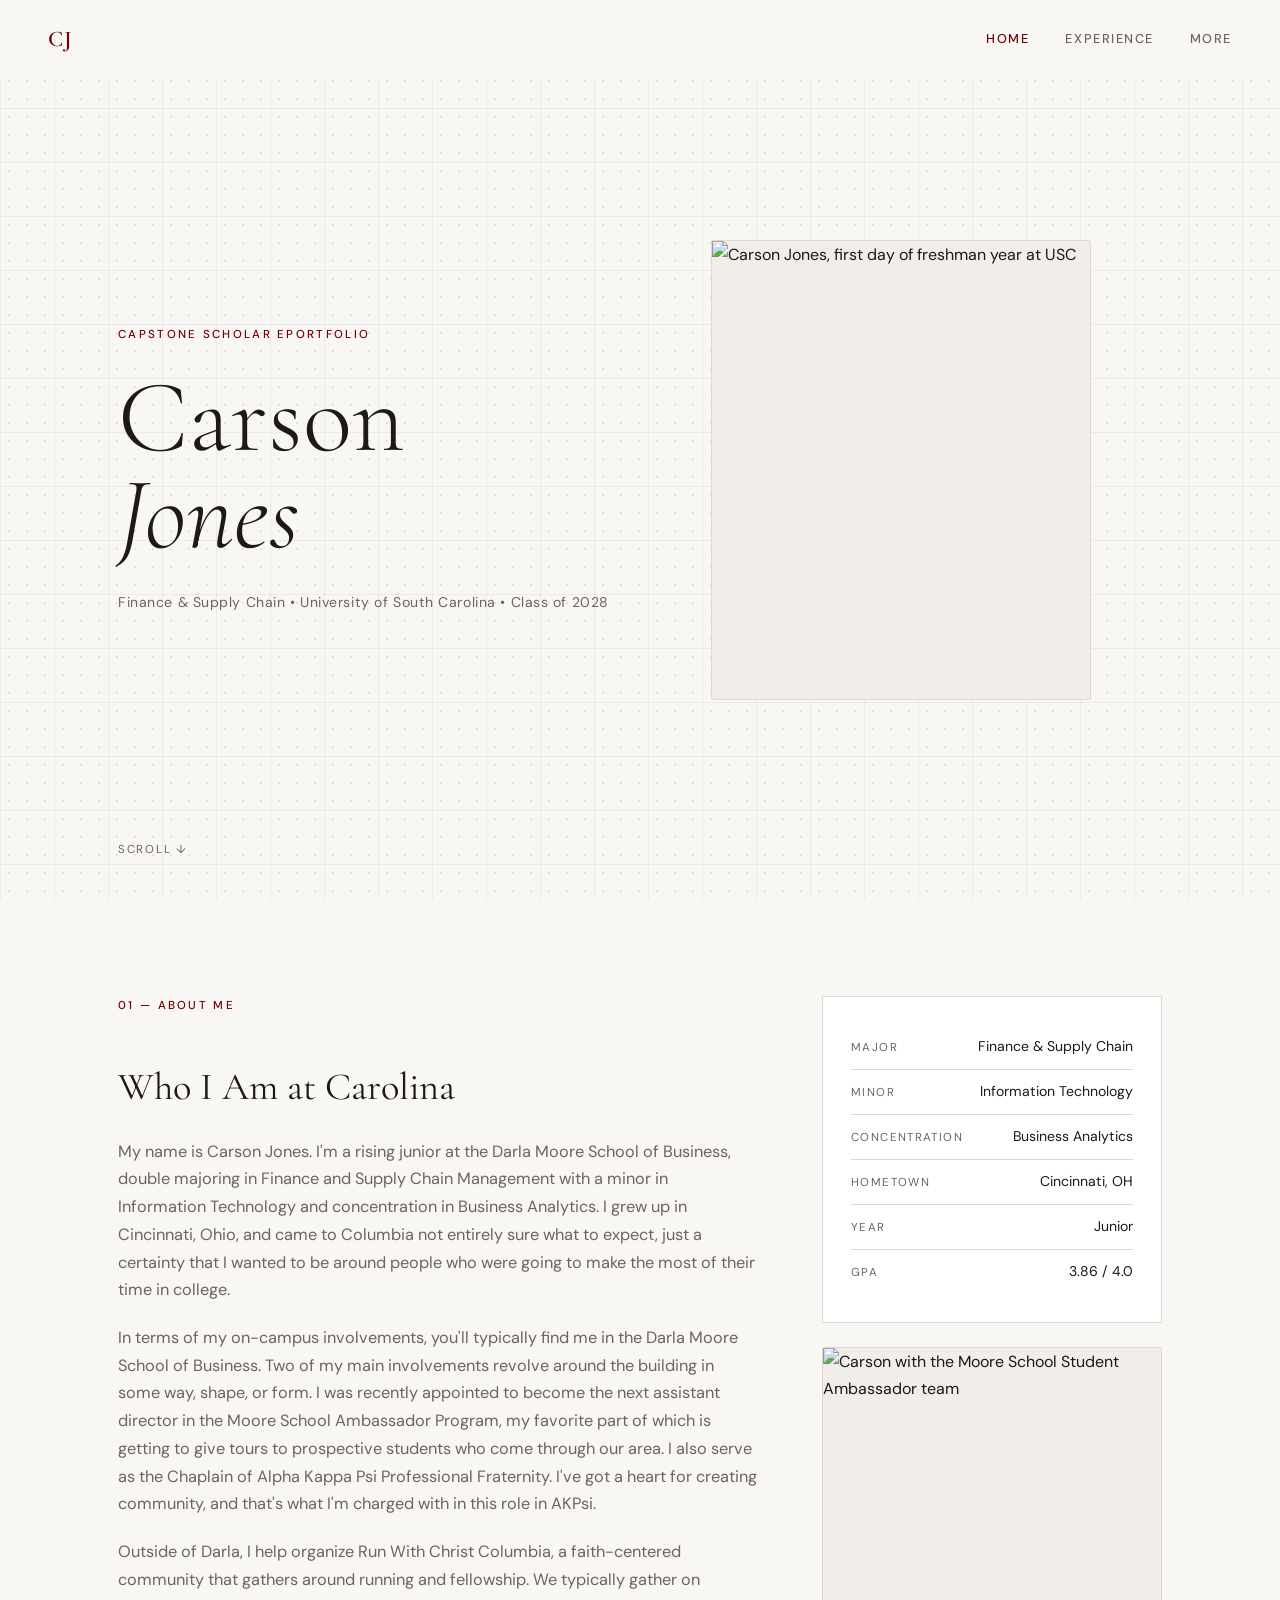
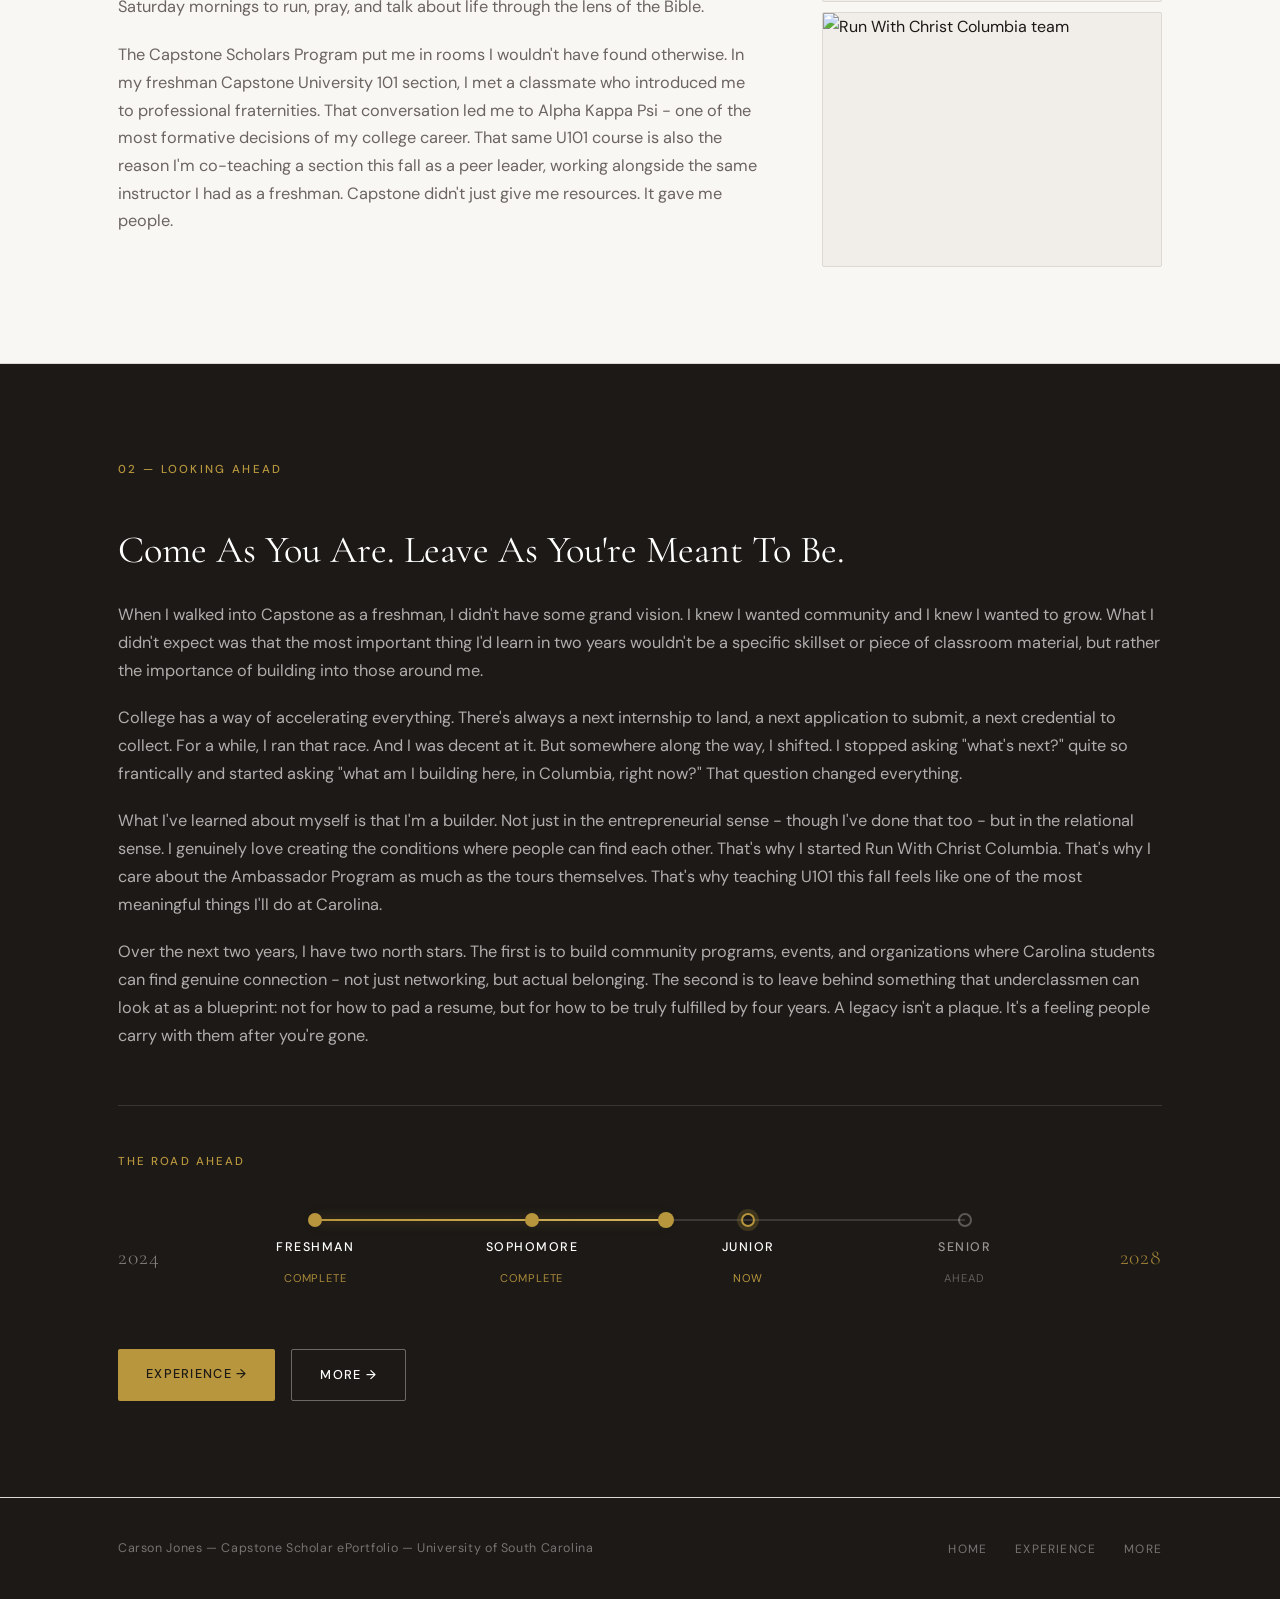
==== commit 1d714868: "Polish site: gold timeline, CTAs, gallery, favicon, and cleanup. Co-authored-by: Cursor <cursoragent" ====
--- a/index.html
+++ b/index.html
@@ -7,6 +7,7 @@
   <link rel="preconnect" href="https://fonts.googleapis.com">
   <link rel="preconnect" href="https://fonts.gstatic.com" crossorigin>
   <link href="https://fonts.googleapis.com/css2?family=Cormorant+Garamond:ital,wght@0,300;0,400;0,600;1,300;1,400&family=DM+Sans:wght@300;400;500&display=swap" rel="stylesheet">
+  <link rel="icon" href="assets/favicon.svg" type="image/svg+xml">
   <link rel="stylesheet" href="css/style.css">
 </head>
 <body>
@@ -41,7 +42,7 @@
       <div class="about-grid">
         <div class="about-copy">
           <div class="section-label">01 &mdash; About Me</div>
-          <h2>A little bit about myself</h2>
+          <h2>Who I Am at Carolina</h2>
           <p>My name is Carson Jones. I'm a rising junior at the Darla Moore School of Business, double majoring in Finance and Supply Chain Management with a minor in Information Technology and concentration in Business Analytics. I grew up in Cincinnati, Ohio, and came to Columbia not entirely sure what to expect, just a certainty that I wanted to be around people who were going to make the most of their time in college.</p>
           <p>In terms of my on-campus involvements, you'll typically find me in the Darla Moore School of Business. Two of my main involvements revolve around the building in some way, shape, or form. I was recently appointed to become the next assistant director in the Moore School Ambassador Program, my favorite part of which is getting to give tours to prospective students who come through our area. I also serve as the Chaplain of Alpha Kappa Psi Professional Fraternity. I've got a heart for creating community, and that's what I'm charged with in this role in AKPsi.</p>
           <p>Outside of Darla, I help organize Run With Christ Columbia, a faith-centered community that gathers around running and fellowship. We typically gather on Saturday mornings to run, pray, and talk about life through the lens of the Bible.</p>
@@ -73,14 +74,12 @@
   <section class="section looking" id="looking">
     <div class="section-inner">
       <div class="section-label">02 &mdash; Looking Ahead</div>
-      <div class="looking-grid">
-        <div class="looking-copy">
-          <h2>Come As You Are. Leave As You're Meant To Be.</h2>
-          <p>When I walked into Capstone as a freshman, I didn't have some grand vision. I knew I wanted community and I knew I wanted to grow. What I didn't expect was that the most important thing I'd learn in two years wouldn't be a specific skillset or piece of classroom material, but rather the importance of building into those around me.</p>
-          <p>College has a way of accelerating everything. There's always a next internship to land, a next application to submit, a next credential to collect. For a while, I ran that race. And I was decent at it. But somewhere along the way, I shifted. I stopped asking "what's next?" quite so frantically and started asking "what am I building here, in Columbia, right now?" That question changed everything.</p>
-          <p>What I've learned about myself is that I'm a builder. Not just in the entrepreneurial sense - though I've done that too - but in the relational sense. I genuinely love creating the conditions where people can find each other. That's why I started Run With Christ Columbia. That's why I care about the Ambassador Program as much as the tours themselves. That's why teaching U101 this fall feels like one of the most meaningful things I'll do at Carolina.</p>
-          <p>Over the next two years, I have two north stars. The first is to build community programs, events, and organizations where Carolina students can find genuine connection - not just networking, but actual belonging. The second is to leave behind something that underclassmen can look at as a blueprint: not for how to pad a resume, but for how to be truly fulfilled by four years. A legacy isn't a plaque. It's a feeling people carry with them after you're gone.</p>
-        </div>
+      <div class="looking-copy">
+        <h2>Come As You Are. Leave As You're Meant To Be.</h2>
+        <p>When I walked into Capstone as a freshman, I didn't have some grand vision. I knew I wanted community and I knew I wanted to grow. What I didn't expect was that the most important thing I'd learn in two years wouldn't be a specific skillset or piece of classroom material, but rather the importance of building into those around me.</p>
+        <p>College has a way of accelerating everything. There's always a next internship to land, a next application to submit, a next credential to collect. For a while, I ran that race. And I was decent at it. But somewhere along the way, I shifted. I stopped asking "what's next?" quite so frantically and started asking "what am I building here, in Columbia, right now?" That question changed everything.</p>
+        <p>What I've learned about myself is that I'm a builder. Not just in the entrepreneurial sense - though I've done that too - but in the relational sense. I genuinely love creating the conditions where people can find each other. That's why I started Run With Christ Columbia. That's why I care about the Ambassador Program as much as the tours themselves. That's why teaching U101 this fall feels like one of the most meaningful things I'll do at Carolina.</p>
+        <p>Over the next two years, I have two north stars. The first is to build community programs, events, and organizations where Carolina students can find genuine connection - not just networking, but actual belonging. The second is to leave behind something that underclassmen can look at as a blueprint: not for how to pad a resume, but for how to be truly fulfilled by four years. A legacy isn't a plaque. It's a feeling people carry with them after you're gone.</p>
       </div>
 
       <div class="journey" data-journey>
@@ -109,7 +108,7 @@
             <div class="journey-node is-current">
               <span class="journey-dot"></span>
               <span class="journey-year-label">Junior</span>
-              <span class="journey-status">Next up</span>
+              <span class="journey-status">Now</span>
             </div>
 
             <div class="journey-node is-ahead">
@@ -120,6 +119,11 @@
           </div>
           <span class="journey-end journey-end--finish">2028</span>
         </div>
+      </div>
+
+      <div class="looking-cta">
+        <a href="experience.html" class="btn btn-on-dark">Experience &rarr;</a>
+        <a href="extras.html" class="btn btn-ghost">More &rarr;</a>
       </div>
     </div>
   </section>
--- a/css/style.css
+++ b/css/style.css
@@ -20,6 +20,14 @@
 
   --max-w: 1140px;
   --section-pad: 96px;
+
+  --pattern-dot: rgba(28, 25, 22, 0.1);
+  --pattern-line: rgba(28, 25, 22, 0.055);
+  --pattern:
+    radial-gradient(circle, var(--pattern-dot) 1.15px, transparent 1.25px),
+    linear-gradient(var(--pattern-line) 1px, transparent 1px),
+    linear-gradient(90deg, var(--pattern-line) 1px, transparent 1px);
+  --pattern-size: 18px 18px, 54px 54px, 54px 54px;
 }
 
 *, *::before, *::after { box-sizing: border-box; margin: 0; padding: 0; }
@@ -27,7 +35,10 @@
 html { scroll-behavior: smooth; }
 
 body {
-  background: var(--bg);
+  background-color: var(--bg);
+  background-image: var(--pattern);
+  background-size: var(--pattern-size);
+  background-attachment: fixed;
   color: var(--ink);
   font-family: var(--font-sans);
   font-size: 16px;
@@ -129,7 +140,7 @@
 
 .hero-name em {
   font-style: italic;
-  color: var(--garnet);
+  color: var(--ink);
 }
 
 .hero-sub {
@@ -200,7 +211,7 @@
 
 .page-hero h1 em {
   font-style: italic;
-  color: var(--garnet);
+  color: var(--ink);
 }
 
 /* ============================================
@@ -212,7 +223,10 @@
 }
 
 .section.alt-bg {
-  background: var(--bg-alt);
+  background-color: var(--bg-alt);
+  background-image: var(--pattern);
+  background-size: var(--pattern-size);
+  background-attachment: fixed;
 }
 
 .section-inner {
@@ -284,7 +298,14 @@
 
 .info-item:last-child { border-bottom: none; }
 
+.info-item > span:not(.info-label) {
+  flex: 1;
+  min-width: 0;
+  text-align: right;
+}
+
 .info-label {
+  flex-shrink: 0;
   font-size: 0.72rem;
   letter-spacing: 0.12em;
   text-transform: uppercase;
@@ -341,7 +362,7 @@
   font-weight: 500;
   letter-spacing: 0.18em;
   text-transform: uppercase;
-  color: var(--garnet-light);
+  color: var(--gold);
 }
 
 .journey-track {
@@ -362,7 +383,7 @@
 
 .journey-end--finish {
   text-align: right;
-  color: rgba(154, 0, 18, 0.85);
+  color: rgba(184, 150, 62, 0.85);
 }
 
 .journey-rail {
@@ -391,8 +412,8 @@
   top: calc(var(--rail-center) - 1px);
   height: 2px;
   width: 0;
-  background: linear-gradient(90deg, var(--garnet), var(--garnet-light));
-  box-shadow: 0 0 12px rgba(115, 0, 10, 0.55);
+  background: linear-gradient(90deg, var(--gold), #d4b45c);
+  box-shadow: 0 0 12px rgba(184, 150, 62, 0.55);
   transition: width 1.1s cubic-bezier(0.22, 1, 0.36, 1);
   z-index: 1;
 }
@@ -405,8 +426,8 @@
   height: 16px;
   margin-left: -8px;
   border-radius: 50%;
-  background: var(--garnet-light);
-  box-shadow: 0 0 0 0 rgba(154, 0, 18, 0.45);
+  background: var(--gold);
+  box-shadow: 0 0 0 0 rgba(184, 150, 62, 0.45);
   transition: left 1.1s cubic-bezier(0.22, 1, 0.36, 1);
   z-index: 3;
   pointer-events: none;
@@ -414,9 +435,9 @@
 }
 
 @keyframes journey-pulse {
-  0% { box-shadow: 0 0 0 0 rgba(154, 0, 18, 0.5); }
-  70% { box-shadow: 0 0 0 14px rgba(154, 0, 18, 0); }
-  100% { box-shadow: 0 0 0 0 rgba(154, 0, 18, 0); }
+  0% { box-shadow: 0 0 0 0 rgba(184, 150, 62, 0.5); }
+  70% { box-shadow: 0 0 0 14px rgba(184, 150, 62, 0); }
+  100% { box-shadow: 0 0 0 0 rgba(184, 150, 62, 0); }
 }
 
 .journey-node {
@@ -439,14 +460,14 @@
 }
 
 .journey-node.is-complete .journey-dot {
-  background: var(--garnet);
-  border-color: var(--garnet);
+  background: var(--gold);
+  border-color: var(--gold);
 }
 
 .journey-node.is-current .journey-dot {
   background: transparent;
-  border-color: var(--garnet-light);
-  box-shadow: 0 0 0 4px rgba(154, 0, 18, 0.22);
+  border-color: var(--gold);
+  box-shadow: 0 0 0 4px rgba(184, 150, 62, 0.22);
 }
 
 .journey-node.is-ahead .journey-dot {
@@ -474,8 +495,8 @@
   color: rgba(255, 255, 255, 0.3);
 }
 
-.journey-node.is-complete .journey-status { color: rgba(154, 0, 18, 0.9); }
-.journey-node.is-current .journey-status { color: var(--garnet-light); }
+.journey-node.is-complete .journey-status { color: rgba(184, 150, 62, 0.9); }
+.journey-node.is-current .journey-status { color: var(--gold); }
 
 @media (prefers-reduced-motion: reduce) {
   .journey-rail-fill,
@@ -556,7 +577,12 @@
   font-size: 1rem;
 }
 
-.exp-btc { background: var(--bg-alt); }
+.exp-btc {
+  background-color: var(--bg-alt);
+  background-image: var(--pattern);
+  background-size: var(--pattern-size);
+  background-attachment: fixed;
+}
 
 /* CONNECTION */
 .connection-inner {
@@ -589,7 +615,7 @@
 
 .connection-inner h2 em {
   font-style: italic;
-  color: var(--garnet);
+  color: var(--ink);
 }
 
 .connection-copy p {
@@ -643,6 +669,33 @@
 }
 
 .btn:hover { background: var(--garnet-light); }
+
+.looking-cta {
+  display: flex;
+  flex-wrap: wrap;
+  gap: 16px;
+  margin-top: 48px;
+}
+
+.btn-on-dark {
+  background: var(--gold);
+  color: var(--ink);
+}
+
+.btn-on-dark:hover {
+  background: #d4b45c;
+}
+
+.btn-ghost {
+  background: transparent;
+  color: var(--white);
+  border: 1px solid rgba(255, 255, 255, 0.35);
+}
+
+.btn-ghost:hover {
+  background: rgba(255, 255, 255, 0.08);
+  border-color: rgba(255, 255, 255, 0.6);
+}
 
 .resume-highlights {
   display: grid;
@@ -870,7 +923,17 @@
     min-height: auto;
   }
 
-  .hero-img-wrap { display: none; }
+  .hero-img-wrap {
+    justify-content: flex-start;
+    order: -1;
+  }
+
+  .hero-img-placeholder {
+    width: min(280px, 70vw);
+    height: auto;
+    aspect-ratio: 380 / 460;
+  }
+
   .hero-scroll { display: none; }
 
   .about-grid,
